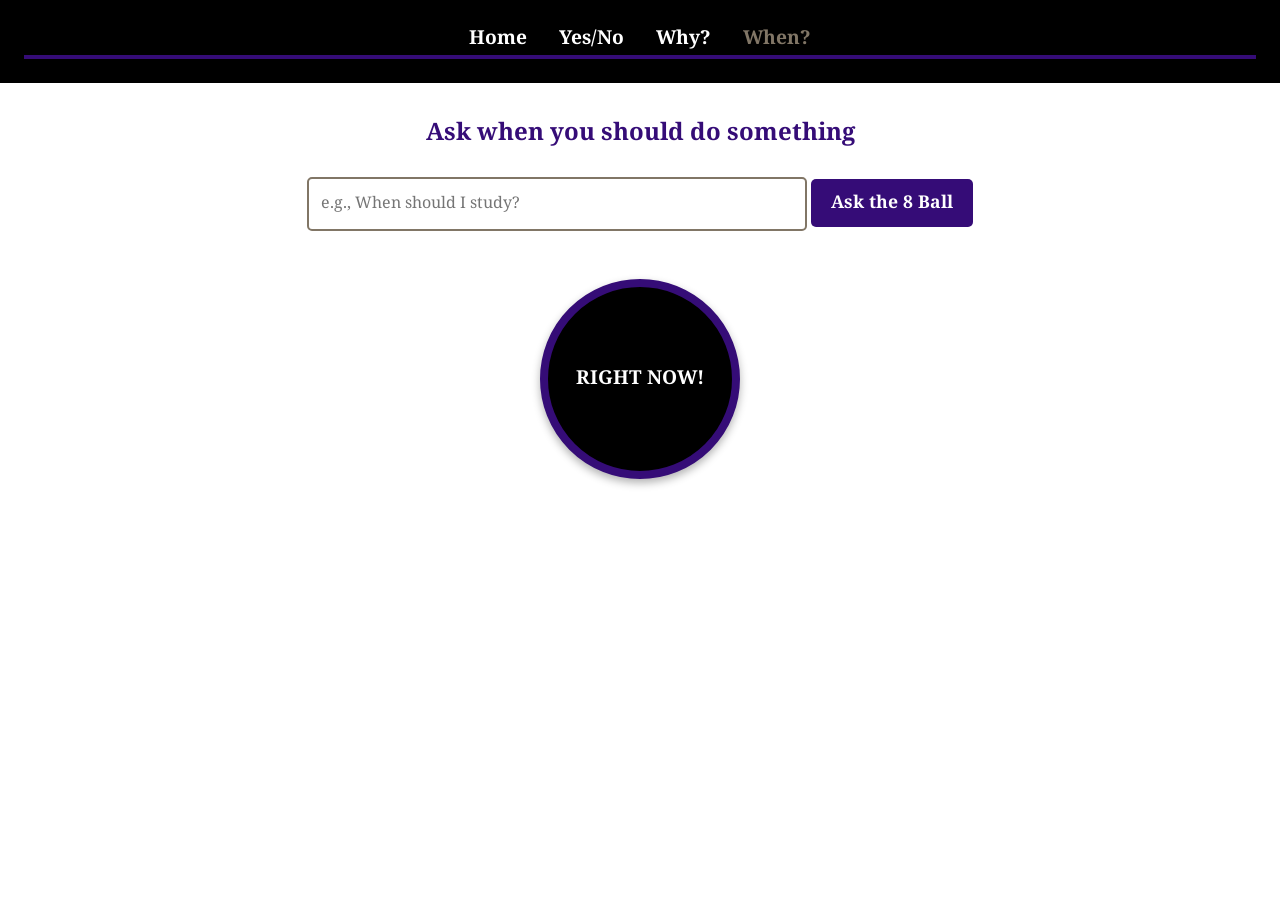
==== docs/when.html @ 6d230b5d "pages" ====
<!DOCTYPE html>
<html lang="en">
<head>
    <meta charset="UTF-8">
    <meta name="viewport" content="width=device-width, initial-scale=1.0">
    <title>AskThe8Ball - When?</title>
    <link rel="stylesheet" href="./styles/style.css">
</head>
<body class="when-page">
<header class="site-header">
    <nav class="main-nav">
        <ul class="nav-links">
            <li><a href="index.html">Home</a></li>
            <li><a href="yes-no.html">Yes/No</a></li>
            <li><a href="why.html">Why?</a></li>
            <li><a href="when.html" class="active">When?</a></li>
        </ul>
    </nav>
    <hr class="header-divider">
</header>

<main class="main-content text-center">
    <section class="interaction-section">
        <h2>Ask when you should do something</h2>
        <form action="#timing-answer" method="GET" class="question-form">
            <input type="text" placeholder="e.g., When should I study?" class="question-input" required>
            <button type="submit" class="btn btn-ask">Ask the 8 Ball</button>
        </form>
    </section>

    <section id="timing-answer" class="answer-section">
        <div class="eight-ball-display">
            <p class="magic-answer">RIGHT NOW!</p>
        </div>
    </section>
</main>
</body>
</html>
---- docs/styles/style.css ----
@import url('https://fonts.googleapis.com/css2?family=Noto+Serif+Thai:wght@400;700&display=swap');


:root {
    --primary-color: #000000;
    --secondary-color: #FFFFFF;
    --accent1-color: #350C77;
    --accent2-color: #817666;


    --main-font: 'Noto Serif Thai', serif;
}


* {
    box-sizing: border-box;
    margin: 0;
    padding: 0;
}


body {
    font-family: var(--main-font);
    background-color: var(--secondary-color);
    color: var(--primary-color);
    line-height: 1.6;
}


.site-header {
    background-color: var(--primary-color);
    padding: 1.5rem;
}

.nav-links {
    list-style: none;
    display: flex;
    justify-content: center;
    gap: 2rem;
}

.nav-links a {
    color: var(--secondary-color);
    text-decoration: none;
    font-size: 1.2rem;
    font-weight: 700;
    transition: color 0.3s ease;
}

.nav-links a:hover,
.nav-links a.active {
    color: var(--accent2-color);
}

.header-divider {
    border: none;
    height: 4px;
    background-color: var(--accent1-color);
}


.main-content {
    max-width: 800px;
    margin: 2rem auto;
    padding: 0 1rem;
}

.text-center {
    text-align: center;
}

h1, h2, h3 {
    color: var(--accent1-color);
    margin-bottom: 1.5rem;
}

p {
    margin-bottom: 1rem;
    font-size: 1.1rem;
}


.btn {
    background-color: var(--accent1-color);
    color: var(--secondary-color);
    border: none;
    padding: 10px 20px;
    font-family: var(--main-font);
    font-size: 1.1rem;
    font-weight: 700;
    cursor: pointer;
    border-radius: 5px;
    transition: background-color 0.3s ease;
}

.btn:hover {
    background-color: var(--primary-color);
}


.question-input, .problem-input, .reply-input {
    width: 100%;
    max-width: 500px;
    padding: 12px;
    margin-bottom: 1rem;
    border: 2px solid var(--accent2-color);
    border-radius: 5px;
    font-family: var(--main-font);
    font-size: 1rem;
}


.eight-ball-display, .eight-ball-response {
    background-color: var(--primary-color);
    color: var(--secondary-color);
    width: 200px;
    height: 200px;
    border-radius: 50%;
    display: flex;
    align-items: center;
    justify-content: center;
    margin: 2rem auto;
    border: 8px solid var(--accent1-color);
    box-shadow: 0 4px 8px rgba(0, 0, 0, 0.3);
}

.magic-answer, .magic-question {
    font-weight: bold;
    font-size: 1.2rem;
    text-align: center;
    padding: 1rem;
    margin: 0;
}
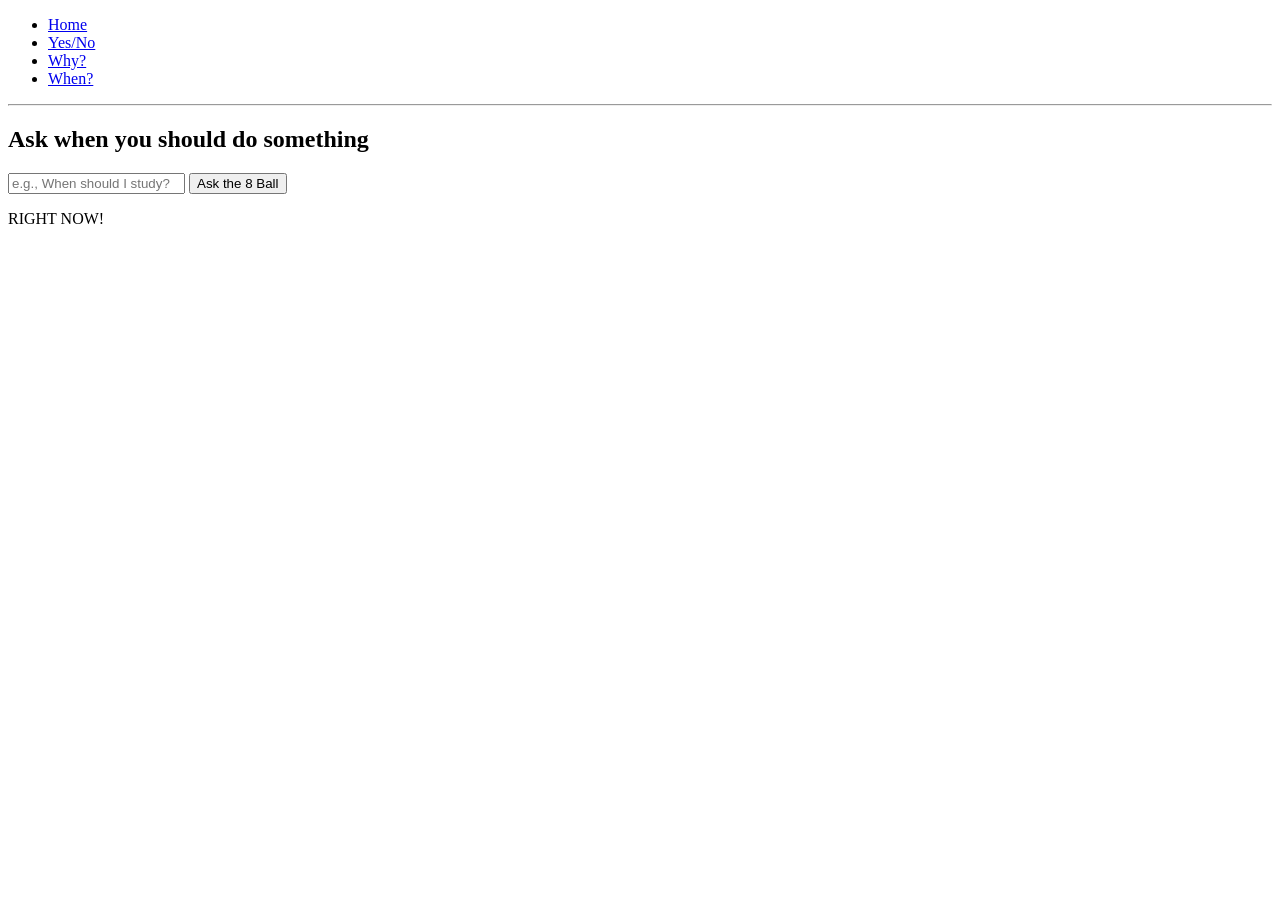
==== commit 987cc697: "html" ====
--- a/docs/when.html
+++ b/docs/when.html
@@ -4,7 +4,7 @@
     <meta charset="UTF-8">
     <meta name="viewport" content="width=device-width, initial-scale=1.0">
     <title>AskThe8Ball - When?</title>
-    <link rel="stylesheet" href="./styles/style.css">
+<!--    <link rel="stylesheet" href="./styles/style.css">-->
 </head>
 <body class="when-page">
 <header class="site-header">
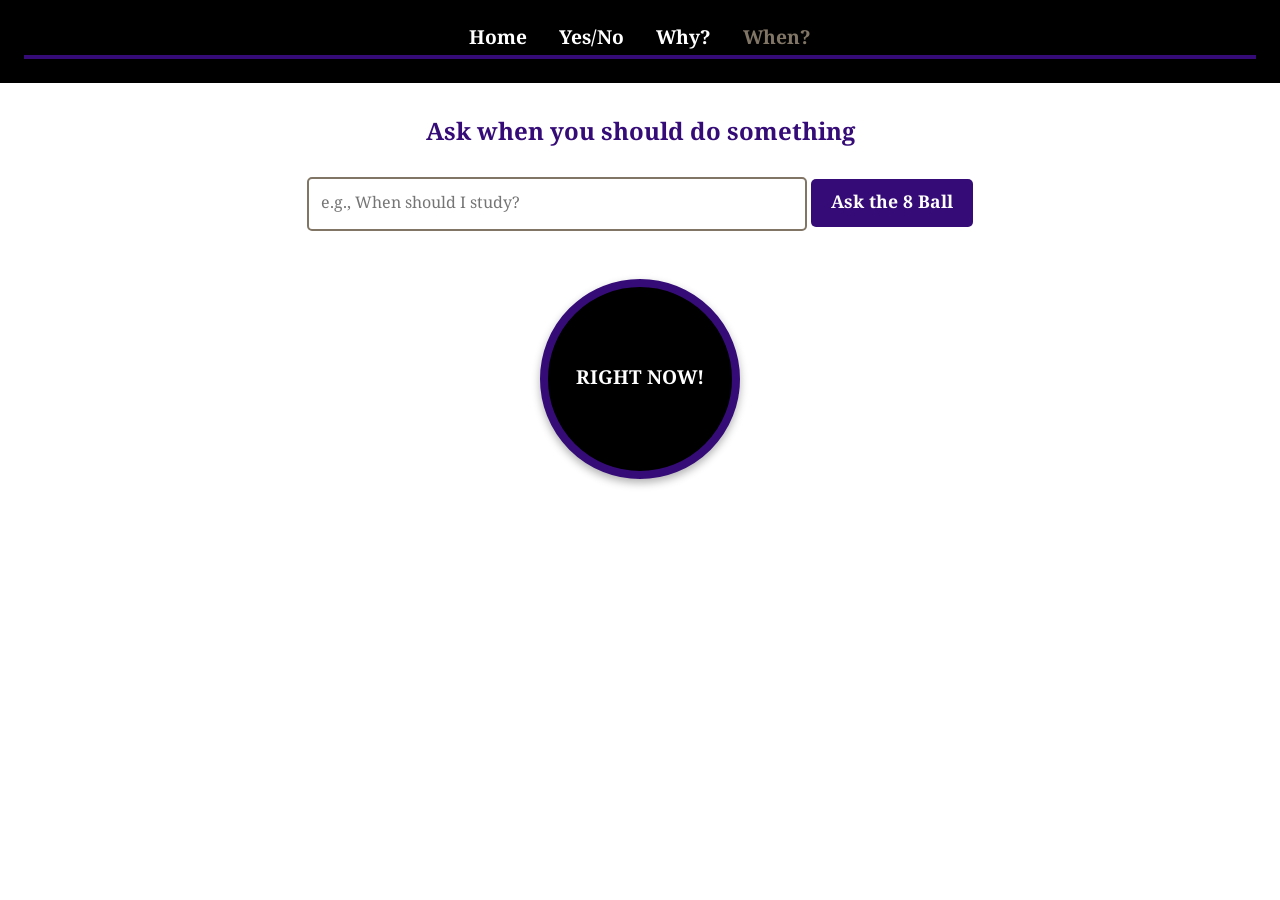
==== commit bd534ca0: "styles" ====
--- a/docs/when.html
+++ b/docs/when.html
@@ -4,7 +4,7 @@
     <meta charset="UTF-8">
     <meta name="viewport" content="width=device-width, initial-scale=1.0">
     <title>AskThe8Ball - When?</title>
-<!--    <link rel="stylesheet" href="./styles/style.css">-->
+    <link rel="stylesheet" href="./styles/style.css">
 </head>
 <body class="when-page">
 <header class="site-header">
